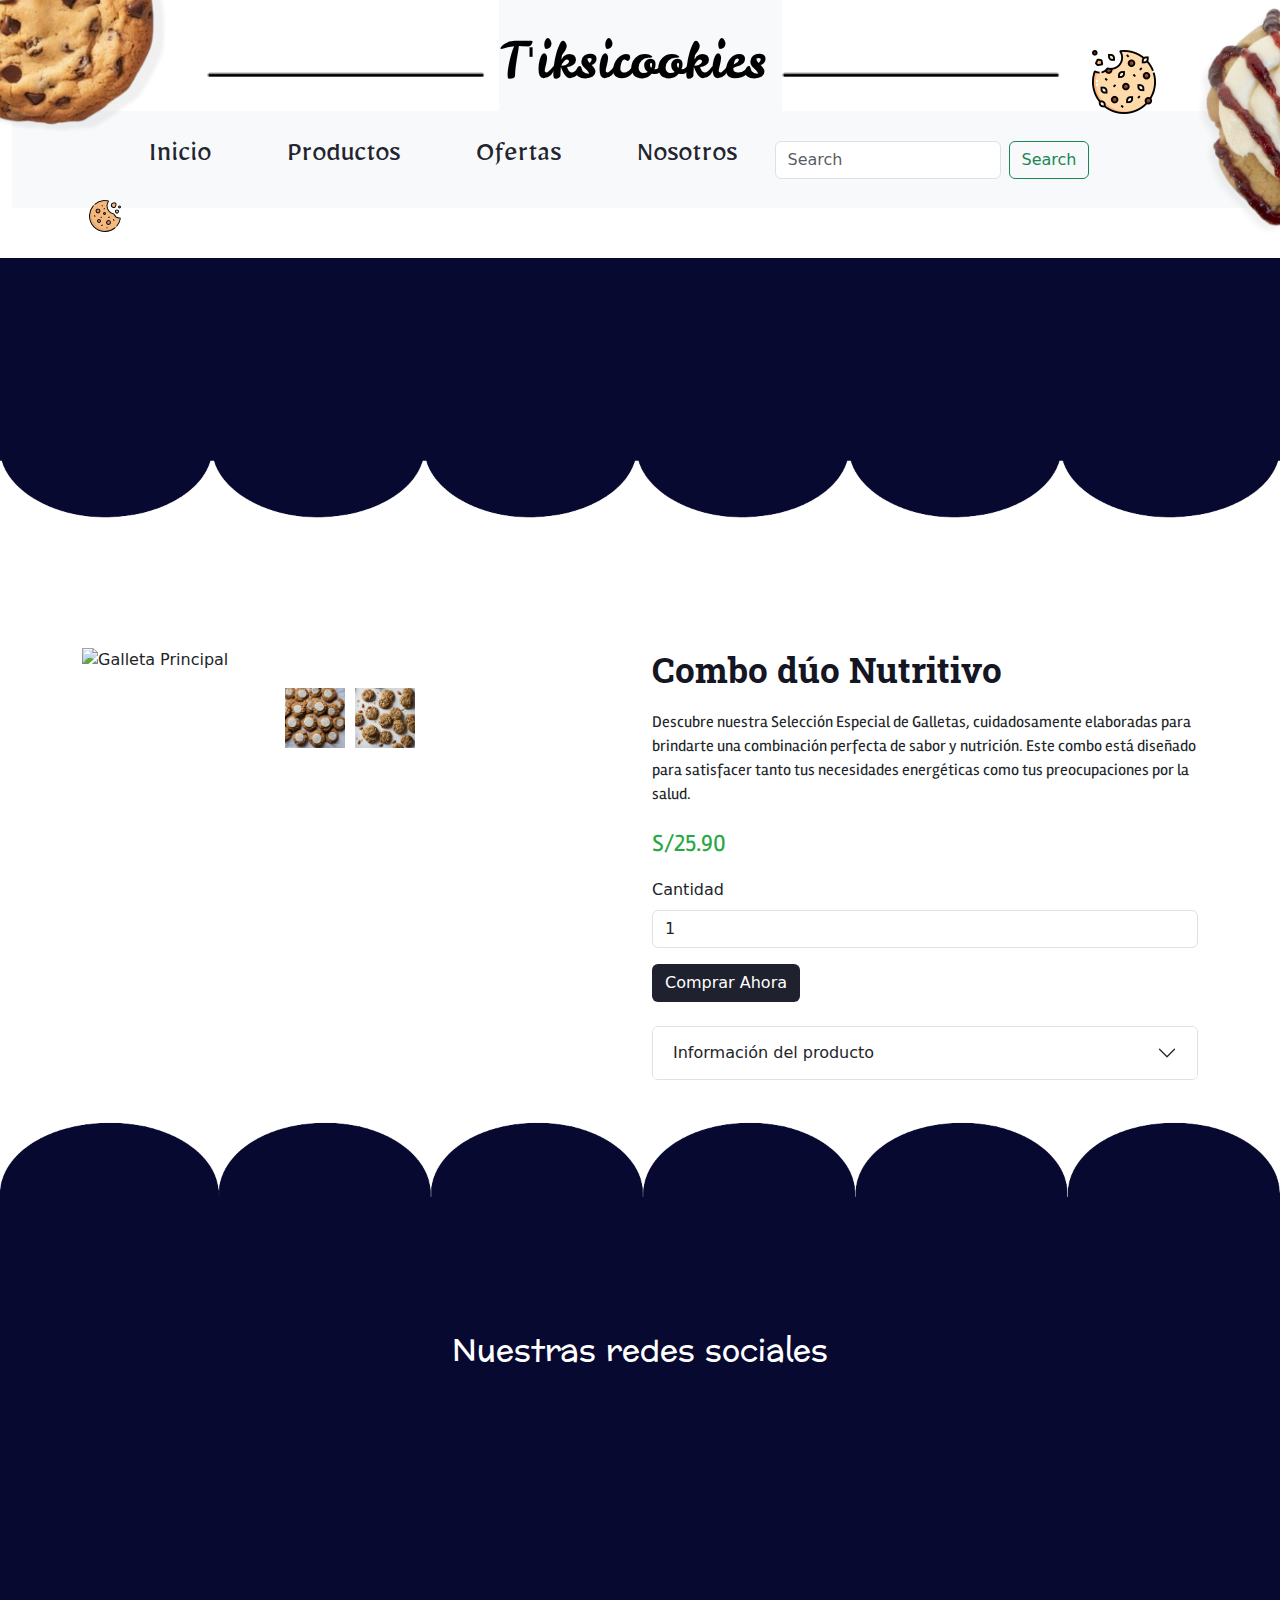
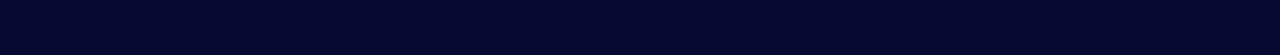
==== detalle_oferta1.html @ c747eb53 "pagina/Nosotros/Index" ====
<!DOCTYPE html>
<html lang="en">
<head>
    <meta charset="UTF-8" />
    <meta name="viewport" content="width=device-width, initial-scale=1.0" />
    <title>T'iksicookies / Combo dúo Nutritivo</title>
    <link rel="preconnect" href="https://fonts.googleapis.com" />
    <link rel="preconnect" href="https://fonts.gstatic.com" crossorigin />
    <!--Link del estilo-->
    <link rel="stylesheet" href="css/Style.css"/>
    <!--tipografia-->
    <link href="https://fonts.googleapis.com/css2?family=Leckerli+One&display=swap" rel="stylesheet" />
    <link href="https://fonts.googleapis.com/css2?family=Mirza:wght@400;500;600;700&display=swap" rel="stylesheet" />
    <link href="https://fonts.googleapis.com/css2?family=Preahvihear&display=swap" rel="stylesheet">
    <link href="https://fonts.googleapis.com/css2?family=Rammetto+One&display=swap" rel="stylesheet">
    <link
        href="https://fonts.googleapis.com/css2?family=Black+Han+Sans&family=Candal&family=Changa+One:ital@0;1&family=Palanquin+Dark:wght@400;500;600;700&family=Suez+One&display=swap"
        rel="stylesheet">
    <link href="https://fonts.googleapis.com/css2?family=Raleway:ital,wght@0,100..900;1,100..900&display=swap"
        rel="stylesheet">
    <link href="https://fonts.googleapis.com/css2?family=Rambla:ital,wght@0,400;0,700;1,400;1,700&display=swap"
        rel="stylesheet">
    <link
        href="https://fonts.googleapis.com/css2?family=Libre+Bodoni:ital,wght@0,400..700;1,400..700&family=Rambla:ital,wght@0,400;0,700;1,400;1,700&display=swap"
        rel="stylesheet">
        <link href="https://fonts.googleapis.com/css2?family=Rammetto+One&family=Roboto+Slab:wght@100..900&display=swap" rel="stylesheet">
    <!--boostrap-->
    <link href="https://cdn.jsdelivr.net/npm/bootstrap@5.3.3/dist/css/bootstrap.min.css" rel="stylesheet"
        integrity="sha384-QWTKZyjpPEjISv5WaRU9OFeRpok6YctnYmDr5pNlyT2bRjXh0JMhjY6hW+ALEwIH" crossorigin="anonymous" />
    <!--iconos-->
    <link rel="stylesheet" href="https://cdnjs.cloudflare.com/ajax/libs/font-awesome/6.5.2/css/all.min.css"
        integrity="sha512-SnH5WK+bZxgPHs44uWIX+LLJAJ9/2PkPKZ5QiAj6Ta86w+fsb2TkcmfRyVX3pBnMFcV7oQPJkl9QevSCWr3W6A=="
        crossorigin="anonymous" referrerpolicy="no-referrer" />
</head>
<body>
    <!--inicio del Navbar-->
    <div class="container-fluid  ">
        <div class="container ">
            <!-- As a link -->
            <div class="container d-flex justify-content-center">
                <div class="linea1">
                    <img src="img/linea1.png" alt="linea1">
                </div>
                <div class="galleta1">
                    <img src="img/galleta1.png" alt="galleta1">
                </div>
                <div class="icono1">
                    <img src="img/icono1.png" alt="icono1">
                </div>
                <nav class="navbar bg-body-tertiary">
                    <a class="navbar-brand titulo" href="index.html">T'iksicookies</a>
                </nav>
                <div class="icono2">
                    <img src="img/icono2 .png" alt="icono2">
                </div>
                <div class="galleta2">
                    <img src="img/galleta2.png" alt="galleta2">
                </div>
                <div class="linea2">
                    <img src="img/linea2.png" alt="linea2">
                </div>
            </div>
        </div>


        <!-- As a heading -->
        <nav class="navbar navbar-expand-lg bg-body-tertiary ">
            <div class="container-fluid">
                <button class="navbar-toggler" type="button" data-bs-toggle="collapse"
                    data-bs-target="#navbarNavAltMarkup" aria-controls="navbarNavAltMarkup" aria-expanded="false"
                    aria-label="Toggle navigation">
                    <span class="navbar-toggler-icon"></span>
                </button>
                <div class="collapse navbar-collapse justify-content-center nav" id="navbarNavAltMarkup">
                    <div class="navbar-nav opciones">
                        <a class="nav-link active" aria-current="page" href="index.html">Inicio</a>
                        <a class="nav-link" href="#">Productos</a>
                        <a class="nav-link" href="Ofertas.html">Ofertas</a>
                        <a class="nav-link" href="Nosotros.html">Nosotros</a>
                    </div>
                    <form class="d-flex" role="search">
                        <input class="form-control me-2" type="search" placeholder="Search" aria-label="Search" />
                        <button class="btn btn-outline-success" type="submit">
                            Search
                        </button>
                    </form>
                    <i class="fa-solid fa-cart-shopping carrito" href="#"></i>
                </div>
            </div>
        </nav>
    </div>
    <!--fin del navbar-->
<!-- inicio nube 1-->
<div class="container-fluid ">
    <div class="row nube3 justify-content-center">
        <img src="img/nube-pequeña.png" class="img-fluid " alt="nube-3">
        <div class="content-overlay">
        </div>
    </div>
</div>
<!-- fin nube 1-->
    <div class="container mt-5" style="margin-top: 10% !important;">
        <div class="row">
            <div class="col-md-6">
                <img id="mainImage" src="Img/zanahoria 3.PNG" alt="Galleta Principal" class="img-fluid mb-3">
                <div class="product-thumbnails d-flex justify-content-center">
                    <img src="img/zanahoria 3.PNG" alt="Thumb 1" onclick="changeImage('img/zanahoria 3.PNG')">
                    <img src="img/comboo2.PNG" alt="Thumb 2" onclick="changeImage('img/comboo2.PNG')">
                </div>
            </div>
            <div class="col-md-6">
                <h1 class="product-title" style="font-size: 35px !important;">Combo dúo Nutritivo </h1>
                <p class="product-description">Descubre nuestra Selección Especial de Galletas, cuidadosamente elaboradas para brindarte una combinación perfecta de sabor y nutrición. Este combo está diseñado para satisfacer tanto tus necesidades energéticas como tus preocupaciones por la salud.</p>
                <p class="product-price">S/25.90</p>
                
                <div class="mb-3">
                    <label for="cantidad1" class="form-label">Cantidad</label>
                    <input type="number" class="form-control" id="cantidad1" value="1">
                </div>
                <button class="btn btn-products">Comprar Ahora</button>
                <div class="accordion mt-4" id="accordionExample">
                    <div class="accordion-item">
                        <h2 class="accordion-header" id="headingOne">
                            <button class="accordion-button collapsed" type="button" data-bs-toggle="collapse" data-bs-target="#collapseOne" aria-expanded="false" aria-controls="collapseOne">
                                Información del producto
                            </button>
                        </h2>
                        <div id="collapseOne" class="accordion-collapse collapse" aria-labelledby="headingOne" data-bs-parent="#accordionExample">
                            <div class="accordion-body">
                                <ul>
                                    <li>
                                        <strong>Galletas Zanahoria Zen con Nuez:</strong> 12 unidades<br>
                                        Beneficios: Ricas en betacaroteno de las zanahorias para la salud ocular y la función inmunológica. La nuez moscada añade antioxidantes y sabor cálido.
                                    </li>
                                    <li>
                                        <strong>Galletas de Almendra y Linaza:</strong> 12 unidades<br>
                                        Beneficios: Proporciona energía sostenida gracias a las grasas saludables y proteínas de las almendras y la linaza. La fibra de la linaza ayuda a regular el tránsito intestinal.
                                    </li>
                                </ul>
                            </div>
                        </div>
                    </div>
                </div>
            </div>
        </div>
    </div>

    <!-- inicio nube 2-->
    <div class="container-fluid ">
        <div class="row nube2 justify-content-center" style="margin-top: 15%;">
            <img src="img/nube2.png" class="img-fluid " alt="nube-2">
            <div class="content-overlay2">
                <p class="text-center redes">Nuestras redes sociales </p>
                <div class="container-xl ">
                    <div class="row justify-content-center text-center icono3 ">
                        <div class="col-1 ">
                            <i class="fa-brands fa-instagram fa-4x"></i>
                        </div>
                        <div class="col-1 ">
                            <i class="fa-brands fa-square-facebook fa-4x"></i>
                        </div>
                        <div class="col-1 ">
                            <i class="fa-brands fa-youtube  fa-4x"></i>
                        </div>
                    </div>
                </div>
            </div>
        </div>
    </div>
    <!-- fin nube 2-->
    <script>
        function changeImage(image) {
            document.getElementById('mainImage').src = image;
        }
    </script>
    <script src="https://cdn.jsdelivr.net/npm/bootstrap@5.3.3/dist/js/bootstrap.bundle.min.js" integrity="sha384-YvpcrYf0tY3lHB60NNkmXc5s9fDVZLESaAA55NDzOxhy9GkcIdslK1eN7N6jIeHz" crossorigin="anonymous"></script>
</body>
</html>
---- css/Style.css ----
/*Navbar*/
.titulo {
    font-size: 50px !important;
    font-family: "Leckerli one";
    margin-top: 10px;

}

.opciones a {
    color: rgba(20, 22, 36, 0.952) !important;
    font-size: 30px;
    font-family: "Mirza";
    margin: 10px 30px 10px 30px;
    position: relative;
    z-index: 0;
}

.navbar-nav a:hover {
    color: rgb(236, 164, 229) !important;
}

.bucador {
    margin: 100px !important;

}

.carrito {
    font-size: 30px;
    margin: 10px 40px 10px 40px;
    cursor: pointer;
}

.nav i:hover {
    color: rgb(236, 164, 229) !important;
}

.galleta1 img {
    position: absolute;
    z-index: 1;
    margin-top: -100px;
    margin-left: -590px !important;
}

.icono1 img {
    position: absolute;
    z-index: 1;
    /*se asegura de que la imagen este encima de cualquier cosa*/
    margin-top: 200px;
    margin-left: -410px;
}

.icono2 img {
    position: absolute;
    z-index: 1;
    margin-top: 40px;
    margin-left: 310px;
}

.galleta2 img {
    position: absolute;
    height: 240px;
    z-index: 1;
    margin-top: 0;
    margin-left: 400px !important;
}

.linea1 img {
    position: absolute;
    width: 300px;
    z-index: 2;
    margin-top: 50px !important;
    margin-left: -300px !important;
}

.linea2 img {
    position: absolute;
    width: 300px;
    z-index: 2;
    margin-top: 50px !important;
    margin-left: -8px !important;
}

/*carrusel de imagenes*/
.carrusel {
    margin-top: 40px;
    border-radius: 10px !important;
    overflow: hidden;
    /* Esto asegura que las imágenes no sobresalgan del borde */
}

.boton1 {
    font-family: "Mirza" !important;
    font-size: 28px !important;
    position: absolute;
    top: 70%;
    left: 25%;
    transform: translate(-50%, -50%);
    background-color: rgba(20, 22, 36, 0.952) !important;
    color: white !important;
    border-radius: 15px !important;
}

.boton2 {
    font-family: "Mirza" !important;
    font-size: 28px !important;
    position: absolute;
    top: 75%;
    left: 60.5%;
    transform: translate(-50%, -50%);
    background-color: rgb(177, 207, 235) !important;
    color: white !important;
    border-radius: 15px !important;
}

/*nube 1*/
.nube {
    position: relative;
}

.nube img {
    margin-top: 15px;
    padding: 0%;
    z-index: 1;
}

.content-overlay {
    position: absolute;
    top: 50%;
    left: 50%;
    transform: translate(-50%, -50%);
    text-align: center;
    z-index: 2;
    color: white;
}

.content-overlay p {
    font-family: "Preahvihear";
    font-size: 30px;
    margin-top: -8% !important;
}

.content-overlay a {
    font-family: "Mirza" !important;
    font-size: 28px !important;
    background-color: white !important;
    width: 22%;
    color: rgba(20, 22, 36, 0.952) !important;
    border-radius: 3px !important;
    margin-top: 15px;
}

/*los mas pedidos*/
.pedidos {
    height: 1000px !important;
    margin-top: -8% !important;
    background-color: rgb(200, 224, 245);
    overflow: hidden;
}

.pedidoscuadro {
    text-align: center;
    margin-top: 12% !important;
    position: relative;
}

.pedidoscuadro p {
    font-family: "Rammetto One";
    color: rgba(20, 22, 36, 0.952) !important;
    font-size: 45px;
    margin: 0;
}

.pedidoscuadro img {
    max-width: 100%;
    width: 90%;
    display: block;
    margin: auto;
}

.pedidos-img {
    margin-top: -10% !important;
    display: flex;
    justify-content: center;
    align-items: center;
}

.galletas {
    border-radius: 0% !important;
    display: flex !important;
    justify-content: center !important;
    margin: 20px 10px 30px 10px;
}

.card {
    border: none;
    position: relative;
}

.card-transparent {
    border: none !important;
}

.info {
    text-align: center;
}

.info h5 {
    font-family: "Suez One";
    font-size: 25px !important;
}

.info h6 {
    font-family: "Suez One";
    font-size: 22px !important;
    margin-bottom: 20px;
}

/*cuadros e info */
.cuadros img {
    padding: 0%;
}

.imagenes {
    margin-top: 10% !important;
}

.texto1 {
    font-family: "Raleway";
    font-weight: 600;
    font-size: 36px;
    line-height: 1.1;
}

.texto2 {
    font-family: "Raleway";
    font-weight: 500;
    font-size: 20px;
    line-height: 1.3;
}

.imagen1 {
    margin-top: 3% !important;

}

/*seguridad*/
.seguridad {
    height: 270px !important;
    background-color: rgba(0, 0, 0, 0.089);
    margin: 10% 2% 10% 2%;
    padding: 40px;
}

.icono2 {
    margin-top: 10px !important;
}

p {
    font-family: "Rambla";
    font-size: 25px;
    margin-top: 20px !important;
}

/*estudiante*/
.T-imagen img {
    height: 500px;
    margin-left: 110px;
}

.T-galletas {
    background-color: rgb(223, 189, 230);
    display: inline-block;
    position: relative;
    top: -12%;
}

.T-galletas p {
    font-family: "Leckerli one";
    color: rgba(20, 22, 36, 0.952) !important;
    font-size: 40px;
    margin: 25px 40px 25px 40px !important;
    z-index: 1;
}

.texto3 {
    font-family: "Libre Bodoni";
    text-align: right;
    line-height: 1.3;
    margin-top: 90px !important;
    margin-right: 100px !important;
}

.forma {
    height: 600px !important;
    position: relative;
    z-index: -1;
    margin-top: -65%;
    margin-left: 30%;
}

/*nuestros usuarios*/
.reseña-fondo {
    background-color: rgb(223, 189, 230);
    height: 800px;
    padding: 70px;
    margin-top: 10%;
}

.usuario {
    font-family: "Rammetto One" !important;
    font-size: 35px;
    color: rgb(20, 22, 36) !important;
}

.reseña {
    margin-top: 5%;
}

.img-text {
    width: 100%;
    height: 300px;
    display: block;
    text-align: center;
    padding: 40px 5%;
    background-color: rgba(255, 255, 255, 0.37);
    color: #868686;
    border-radius: 15px;
}

.img-text h2 {
    font-size: 25px;
    text-transform: uppercase;
    letter-spacing: 2px;
    margin-top: 92px;
}

.img-text p {
    font-size: 14px;
}

.single-box {
    position: relative;
    margin-bottom: 30px;
    text-align: center;
}

.img-area {
    position: absolute;
    width: 100px;
    height: 100px;
    border: 5px solid #fff;
    overflow: hidden;
    top: 15px;
    left: 50%;
    transform: translateX(-50%);
    border-radius: 50%;
}

.img-area img {
    width: 100%;
}

/*nueb 2*/
.nube2 {
    position: relative;
}

.nube2 img {
    margin-top: -12%;
    padding: 0%;
    z-index: 1;
}

.content-overlay2 {
    position: absolute;
    top: 35%;
    left: 50%;
    transform: translate(-50%, -50%);
    text-align: center;
    z-index: 2;
    color: white;
}

.content-overlay2 p {
    font-family: "Preahvihear" !important;
    font-size: 30px;
    margin-top: -4% !important;
}

.icono3 {
    margin-top: 5% !important;

}

/*OFERTASSSSS INDEX ------------------------------------------------------------------*/
.product-image {
    max-width: 100%;
    height: auto;
}

.product-thumbnails img {
    width: 60px;
    height: auto;
    cursor: pointer;
    margin-right: 10px;
}

body {
    font-family: 'Mirza', sans-serif;
}

.product-title {
    font-family: 'Roboto Slab'!important ;
    font-size: 24px !important;
    font-weight: bold;
    color: rgb(20, 22, 36);
}
.product-description {
    font-size: 1rem;
}

.product-price {
    font-size: 1.5rem;
    color: #28a745 !important;
}



.product-thumbnails img {
    width: 60px;
    height: auto;
    cursor: pointer;
    margin-right: 10px;
}

.product-thumbnails img:hover {
    border: 2px solid #6f42c1;
}

.product-thumbnails {
    margin-bottom: 20px;
    /* Añadido para más espacio debajo de las miniaturas */
}
.card-text{
    font-family: 'Roboto Slab';
    font-size: 20px;
}

.btn-products{
    background-color: rgba(20, 22, 36, 0.952) !important;
    color: #fff !important;
}
.btn-products:hover{
    background-color: rgba(204, 145, 155, 0.945) !important;
    color: black !important;
}
.ofertas a:hover{
    background-color: rgba(204, 145, 155, 0.945) !important;
    color: black !important;
}
/*nube 3- pequeña*/
.nube3 {
    position: relative;
}

.nube3 img {
    margin-top: 50px;
    padding: 0%;
    z-index: 1;
}
/*** Banner inicio ***/
.banner .banner-btn:hover {
    background-color: blueviolet;
}
/*** Banner fin ***/


/*** Facts inicio ***/
.counter {
    height: 100%;
    text-align: center;
    box-shadow: 0 0 30px rgba(0, 0, 0, 0.05);
}

.counter i {
    font-size: 60px;
    margin-bottom: 25px;
}

.counter h4 {
    color: var(--bs-primary);
    letter-spacing: 1px;
    text-transform: uppercase;
}

.counter h1 {
    margin-bottom: 0;
    font-size: 15px;
     letter-spacing: 1px;
}
/*** Facts fin ***/


/*** reseña inciio***/
.testimonial .owl-nav .owl-prev {
    position: absolute;
    top: -58px;
    right: 0;
    color: var(--bs-primary);
    padding: 5px 25px;
    border: 1px solid var(--bs-secondary);
    border-radius: 20px;
    transition: 0.5s;
}

.testimonial .owl-nav .owl-prev:hover {
    background: var(--bs-secondary);
    color: var(--bs-white);
}

.testimonial .owl-nav .owl-next {
    position: absolute;
    top: -58px;
    right: 88px;
    color: var(--bs-primary);
    padding: 5px 25px;
    border: 1px solid var(--bs-secondary);
    border-radius: 20px;
    transition: 0.5s;
}

.testimonial .owl-nav .owl-next:hover {
    background: var(--bs-secondary);
    color: var(--bs-white);
}
/*** reseña fin***/


/*** Single Page inicio ***/
.pagination {
    display: inline-block;
}
  
.pagination a {
    color: var(--bs-dark);
    padding: 10px 16px;
    text-decoration: none;
    transition: 0.5s;
    border: 1px solid var(--bs-secondary);
    margin: 0 4px;
}
  
.pagination a.active {
    background-color: var(--bs-primary);
    color: var(--bs-light);
    border: 1px solid var(--bs-secondary);
}
  
.pagination a:hover:not(.active) {background-color: var(--bs-primary)}

.nav.nav-tabs .nav-link.active {
    border-bottom: 2px solid var(--bs-secondary) !important;
}
/*** Single Page fin ***/


/*** Footer inicio ***/
.footer .footer-item .btn-link {
    line-height: 35px;
    color: lightblue;
    transition: 0.5s;
}

.footer .footer-item .btn-link:hover {
    color: var(--bs-secondary) !important;
}

.footer .footer-item p.mb-4 {
    line-height: 35px;
}
/*** Footer fin ***/

/*Nosotros*/

.banner{
    height: 1000px !important;
    margin-top: -8% !important;
    background-color: rgb(200, 224, 245);
    overflow: hidden;
}

.banner-cuadro{
    margin-top: 5% !important;
}

.banner-letra h1{
    font-family: "Raleway" !important;
    font-weight: 600;
    font-size: 60x !important;
    line-height: 1.1;
}
/*que sea responsive las imagenes*/
@media screen and (max-width: 1150px) {
    .galleta1 img {
        position: fixed;
        z-index: 1;
        margin-top: -100px;
        margin-left: -500px !important;
    }
}

@media screen and (max-width: 626px) {
    .galleta1 img {
        height: 220px;
        position: fixed;
        z-index: 1;
        margin-top: -120px;
        margin-left: -235px !important;
    }
}
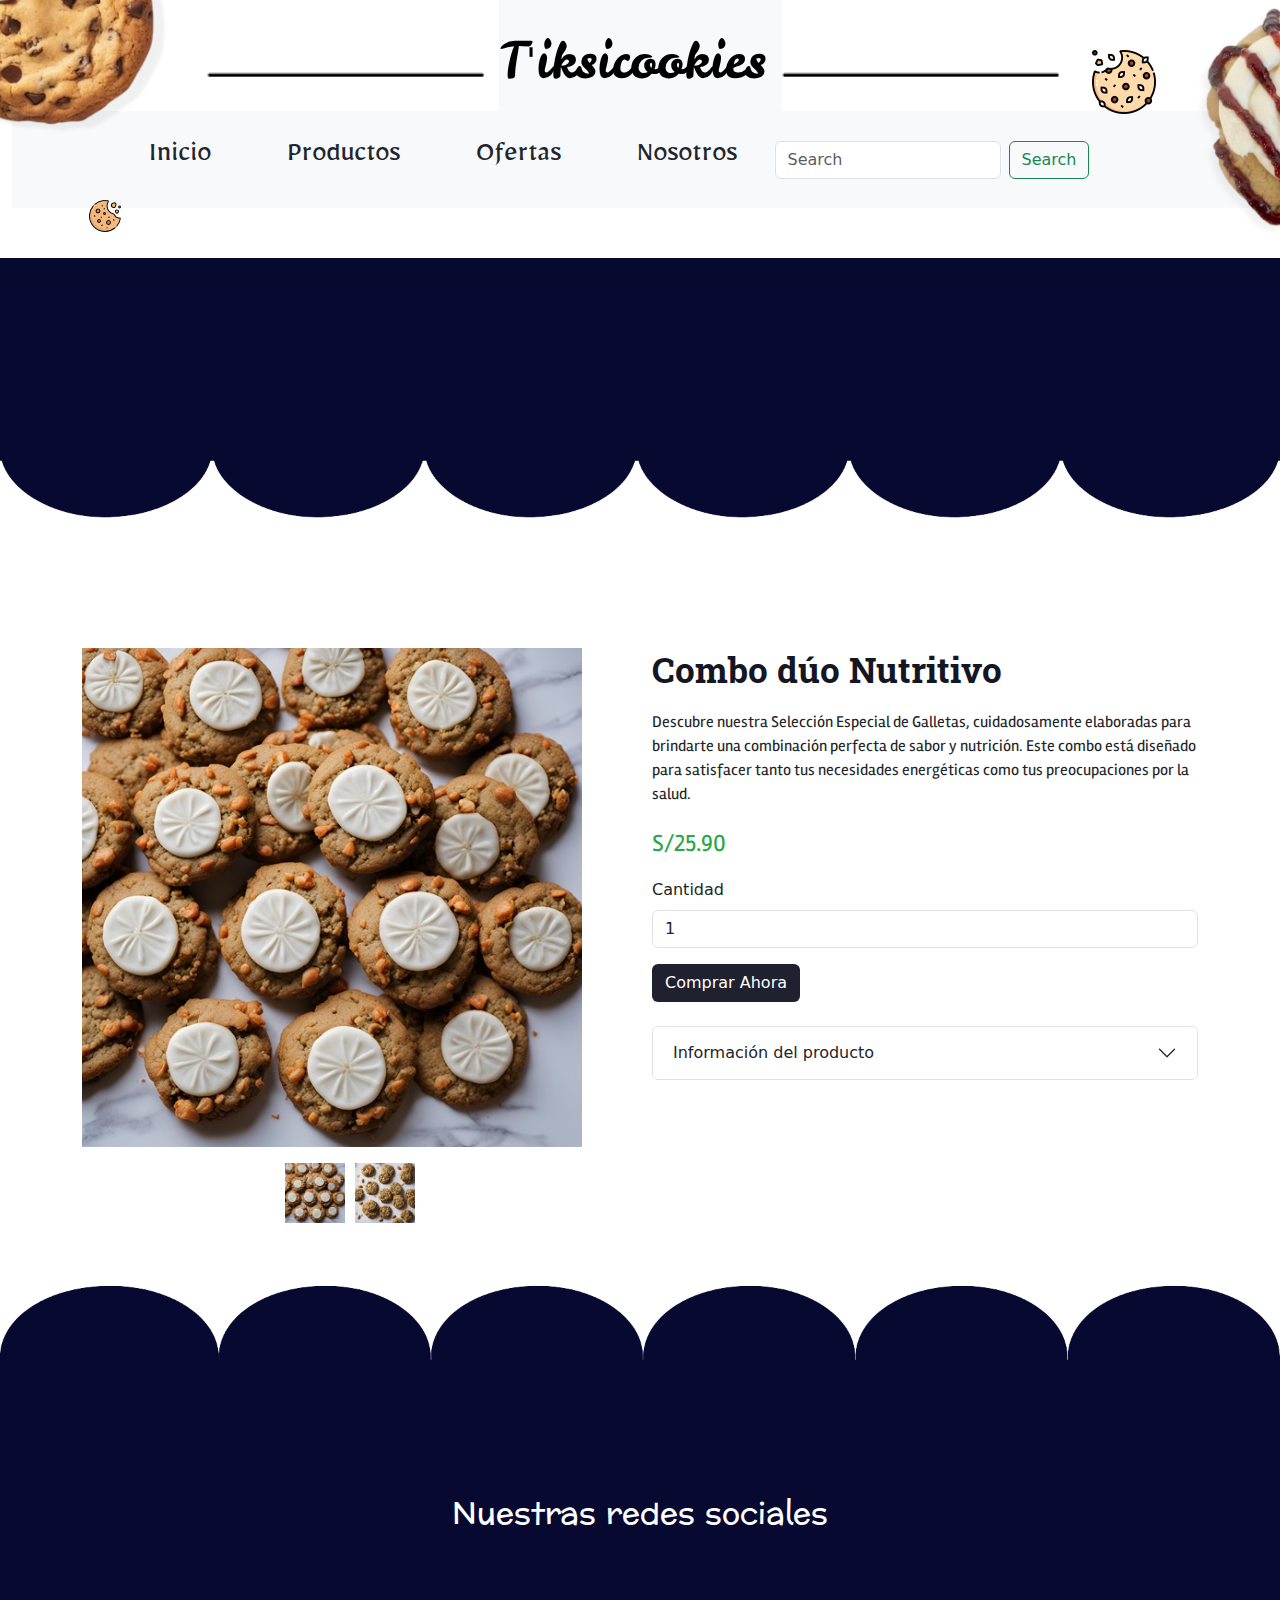
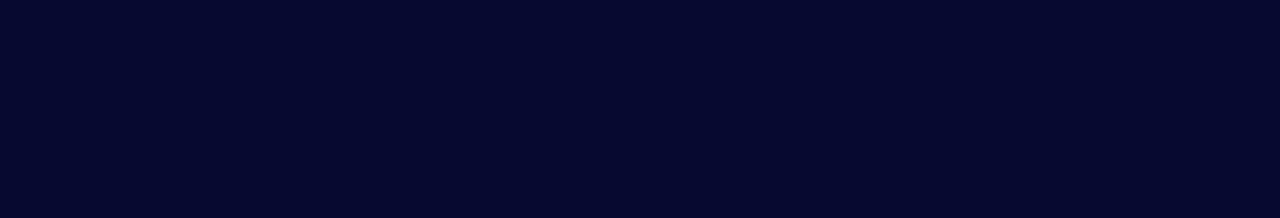
==== commit 6a4614a3: "Add files via upload" ====
--- a/detalle_oferta1.html
+++ b/detalle_oferta1.html
@@ -74,7 +74,7 @@
                 <div class="collapse navbar-collapse justify-content-center nav" id="navbarNavAltMarkup">
                     <div class="navbar-nav opciones">
                         <a class="nav-link active" aria-current="page" href="index.html">Inicio</a>
-                        <a class="nav-link" href="#">Productos</a>
+                        <a class="nav-link" href="Productos.html">Productos</a>
                         <a class="nav-link" href="Ofertas.html">Ofertas</a>
                         <a class="nav-link" href="Nosotros.html">Nosotros</a>
                     </div>
@@ -102,7 +102,7 @@
     <div class="container mt-5" style="margin-top: 10% !important;">
         <div class="row">
             <div class="col-md-6">
-                <img id="mainImage" src="Img/zanahoria 3.PNG" alt="Galleta Principal" class="img-fluid mb-3">
+                <img id="mainImage" src="img/zanahoria 3.PNG" alt="Galleta Principal" class="img-fluid mb-3">
                 <div class="product-thumbnails d-flex justify-content-center">
                     <img src="img/zanahoria 3.PNG" alt="Thumb 1" onclick="changeImage('img/zanahoria 3.PNG')">
                     <img src="img/comboo2.PNG" alt="Thumb 2" onclick="changeImage('img/comboo2.PNG')">
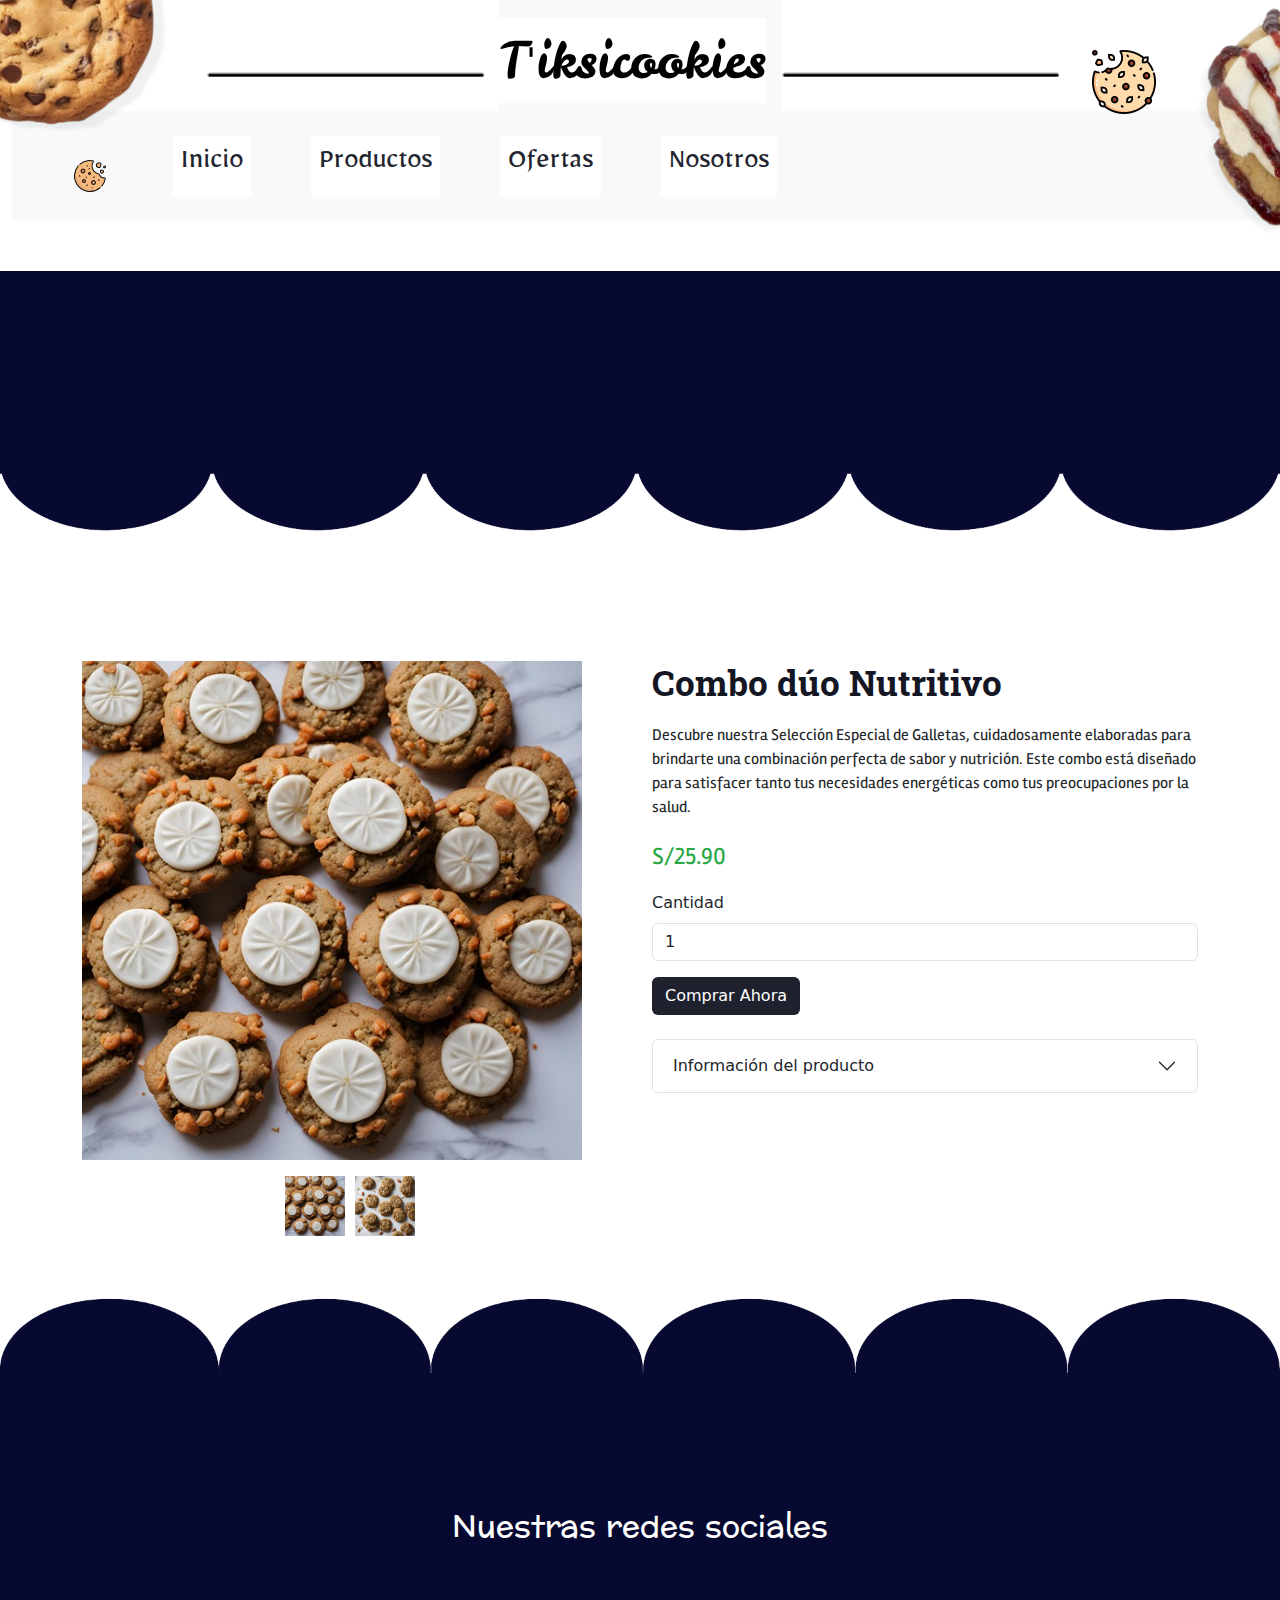
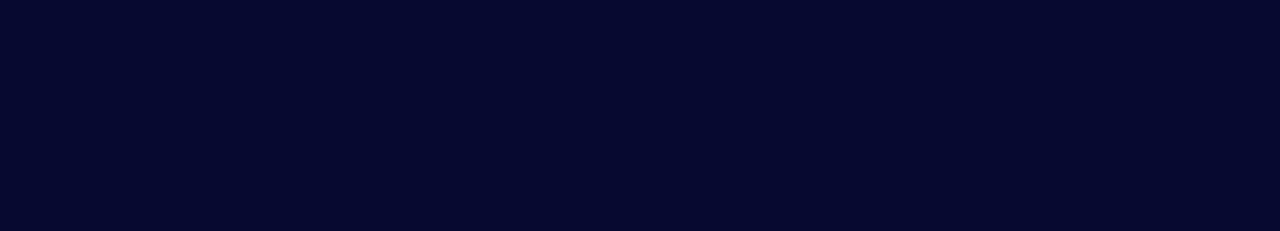
==== commit 49eae785: "buscador-completo" ====
--- a/detalle_oferta1.html
+++ b/detalle_oferta1.html
@@ -31,6 +31,8 @@
     <link rel="stylesheet" href="https://cdnjs.cloudflare.com/ajax/libs/font-awesome/6.5.2/css/all.min.css"
         integrity="sha512-SnH5WK+bZxgPHs44uWIX+LLJAJ9/2PkPKZ5QiAj6Ta86w+fsb2TkcmfRyVX3pBnMFcV7oQPJkl9QevSCWr3W6A=="
         crossorigin="anonymous" referrerpolicy="no-referrer" />
+         <!--favecon-->
+         <link rel="icon" type="image/x-icon" href="img/galleta_icono.png" style="height: 100%; width: 100%;">
 </head>
 <body>
     <!--inicio del Navbar-->
@@ -64,7 +66,7 @@
 
 
         <!-- As a heading -->
-        <nav class="navbar navbar-expand-lg bg-body-tertiary ">
+        <nav class="navbar navbar-expand-lg bg-body-tertiary bg-white" style="z-index: 10; height: 110px;">
             <div class="container-fluid">
                 <button class="navbar-toggler" type="button" data-bs-toggle="collapse"
                     data-bs-target="#navbarNavAltMarkup" aria-controls="navbarNavAltMarkup" aria-expanded="false"
@@ -78,18 +80,36 @@
                         <a class="nav-link" href="Ofertas.html">Ofertas</a>
                         <a class="nav-link" href="Nosotros.html">Nosotros</a>
                     </div>
-                    <form class="d-flex" role="search">
-                        <input class="form-control me-2" type="search" placeholder="Search" aria-label="Search" />
-                        <button class="btn btn-outline-success" type="submit">
-                            Search
-                        </button>
-                    </form>
-                    <i class="fa-solid fa-cart-shopping carrito" href="#"></i>
+                    <i class="fa-solid fa-magnifying-glass"
+                        style="margin-left: 250px; font-size: 30px;cursor: pointer; z-index: 10;" id="icon-search"></i>
+                    <!-- Icono de carrito -->
+                        <i class="fa-solid fa-cart-shopping carrito" href="#"></i>
                 </div>
             </div>
         </nav>
     </div>
     <!--fin del navbar-->
+     <!-- inicio del buscador-->
+     <div id="ctn-bars-search" style="top: 135px !important;">
+        <input type="text" id="inputSearch" placeholder="¿Qué deseas buscar?">
+    </div>
+    <ul id="box-search" >
+        <!--directo a la info de galletas-->
+        <li><a href="#"><i class="fa-solid fa-magnifying-glass"></i>Zanahoria Zen con Nuez</a></li>
+        <li><a href="#"><i class="fa-solid fa-magnifying-glass"></i>Chía Crunchy</a></li>
+        <li><a href="#"><i class="fa-solid fa-magnifying-glass"></i>Galletas Almendra Linaza Bliss</a></li>
+        <li><a href="#"><i class="fa-solid fa-magnifying-glass"></i>Avenita Crunch</a></li>
+        <li><a href="#"><i class="fa-solid fa-magnifying-glass"></i>Galletas Doradas de Cúrcuma</a></li>
+        <li><a href="#"><i class="fa-solid fa-magnifying-glass"></i>Avena Crunchy Cookies</a></li>
+        <!--directo a las ofertas de galletas-->
+        <li><a href="detalle_oferta1.html"><i class="fa-solid fa-magnifying-glass"></i>Combo Dúo Nutritivo</a></li>
+        <li><a href="detalle_oferta2.html"><i class="fa-solid fa-magnifying-glass"></i>Combo Energético Premium</a></li>
+        <li><a href="detalle_oferta3.html"><i class="fa-solid fa-magnifying-glass"></i>Combo Saludable</a></li>
+        <li><a href="detalle_oferta4.html"><i class="fa-solid fa-magnifying-glass"></i>Pack Saludable Todo en Uno</a></li>
+        <li><a href="detalle_oferta5.html"><i class="fa-solid fa-magnifying-glass"></i>Paquete Energético Supremo</a></li>
+    </ul>
+    <div id="cover-ctn-search"></div>
+    <!-- fin del buscador-->
 <!-- inicio nube 1-->
 <div class="container-fluid ">
     <div class="row nube3 justify-content-center">
@@ -174,5 +194,6 @@
         }
     </script>
     <script src="https://cdn.jsdelivr.net/npm/bootstrap@5.3.3/dist/js/bootstrap.bundle.min.js" integrity="sha384-YvpcrYf0tY3lHB60NNkmXc5s9fDVZLESaAA55NDzOxhy9GkcIdslK1eN7N6jIeHz" crossorigin="anonymous"></script>
+    <script src="js/javaScrip.js"></script>
 </body>
 </html>
--- a/css/Style.css
+++ b/css/Style.css
@@ -1,9 +1,11 @@
 /*Navbar*/
+
 .titulo {
     font-size: 50px !important;
     font-family: "Leckerli one";
     margin-top: 10px;
-
+    background: #fff;
+    z-index: 10;
 }
 
 .opciones a {
@@ -13,21 +15,101 @@
     margin: 10px 30px 10px 30px;
     position: relative;
     z-index: 0;
+    background: #fff;
+    z-index: 10;
 }
 
 .navbar-nav a:hover {
     color: rgb(236, 164, 229) !important;
 }
 
-.bucador {
-    margin: 100px !important;
-
-}
+
+/*barra de busqueda*/
+#ctn-icon-search{
+    position: absolute;
+    right: 20px;
+    height: 100%;
+    display: flex;
+    justify-content: center;
+    align-items: center;
+}
+
+#ctn-icon-search i{
+    font-size: 18px;
+    color: #777777;
+    cursor: pointer;
+    transition: all 300ms;
+}
+
+#ctn-icon-search i:hover{
+    color: #46a2fd;
+}
+
+#ctn-bars-search{
+    position: absolute;
+    top: 160px;
+    width: 100%;
+    background: #fff;
+    padding: 20px;
+    z-index: 9;
+    transition: all 600ms;
+}
+
+#ctn-bars-search input{
+    display: block;
+    width: 1200px;
+    margin: auto;
+    padding: 10px;
+    font-size: 18px;
+    outline: 0;
+}
+
+#box-search{
+    position: fixed;
+    top: 315px;
+    left: 50%;
+    transform: translateX(-50%);
+    width: 1200px;
+    background: #fff;
+    z-index: 8;
+    overflow: hidden;
+    display:none; /*le quita el subrayado*/
+    list-style-type:none; /* le quita los puntos*/
+}
+
+#box-search li a{
+    display: block;
+    width: 1200px;
+    color: #777777;
+    padding: 12px 20px;
+    text-decoration: none;
+}
+
+#box-search li a:hover{
+    background: #f3f3f3;
+}
+
+#box-search li a i{
+    margin-right: 10px;
+    color: #777777;
+}
+
+#cover-ctn-search{
+    width: 100%;
+    height: 100%;
+    position: fixed;
+    left: 0;
+    background: rgba(0,0,0,0.5);
+    z-index: 7;
+    display: none;
+}
+
 
 .carrito {
     font-size: 30px;
     margin: 10px 40px 10px 40px;
     cursor: pointer;
+    z-index: 10;
 }
 
 .nav i:hover {
@@ -39,14 +121,16 @@
     z-index: 1;
     margin-top: -100px;
     margin-left: -590px !important;
+    z-index: 11;
 }
 
 .icono1 img {
     position: absolute;
     z-index: 1;
     /*se asegura de que la imagen este encima de cualquier cosa*/
-    margin-top: 200px;
-    margin-left: -410px;
+    margin-top: 160px;
+    margin-left: -425px;
+    z-index: 11;
 }
 
 .icono2 img {
@@ -54,6 +138,7 @@
     z-index: 1;
     margin-top: 40px;
     margin-left: 310px;
+    z-index: 11;
 }
 
 .galleta2 img {
@@ -62,6 +147,7 @@
     z-index: 1;
     margin-top: 0;
     margin-left: 400px !important;
+    z-index: 11;
 }
 
 .linea1 img {
